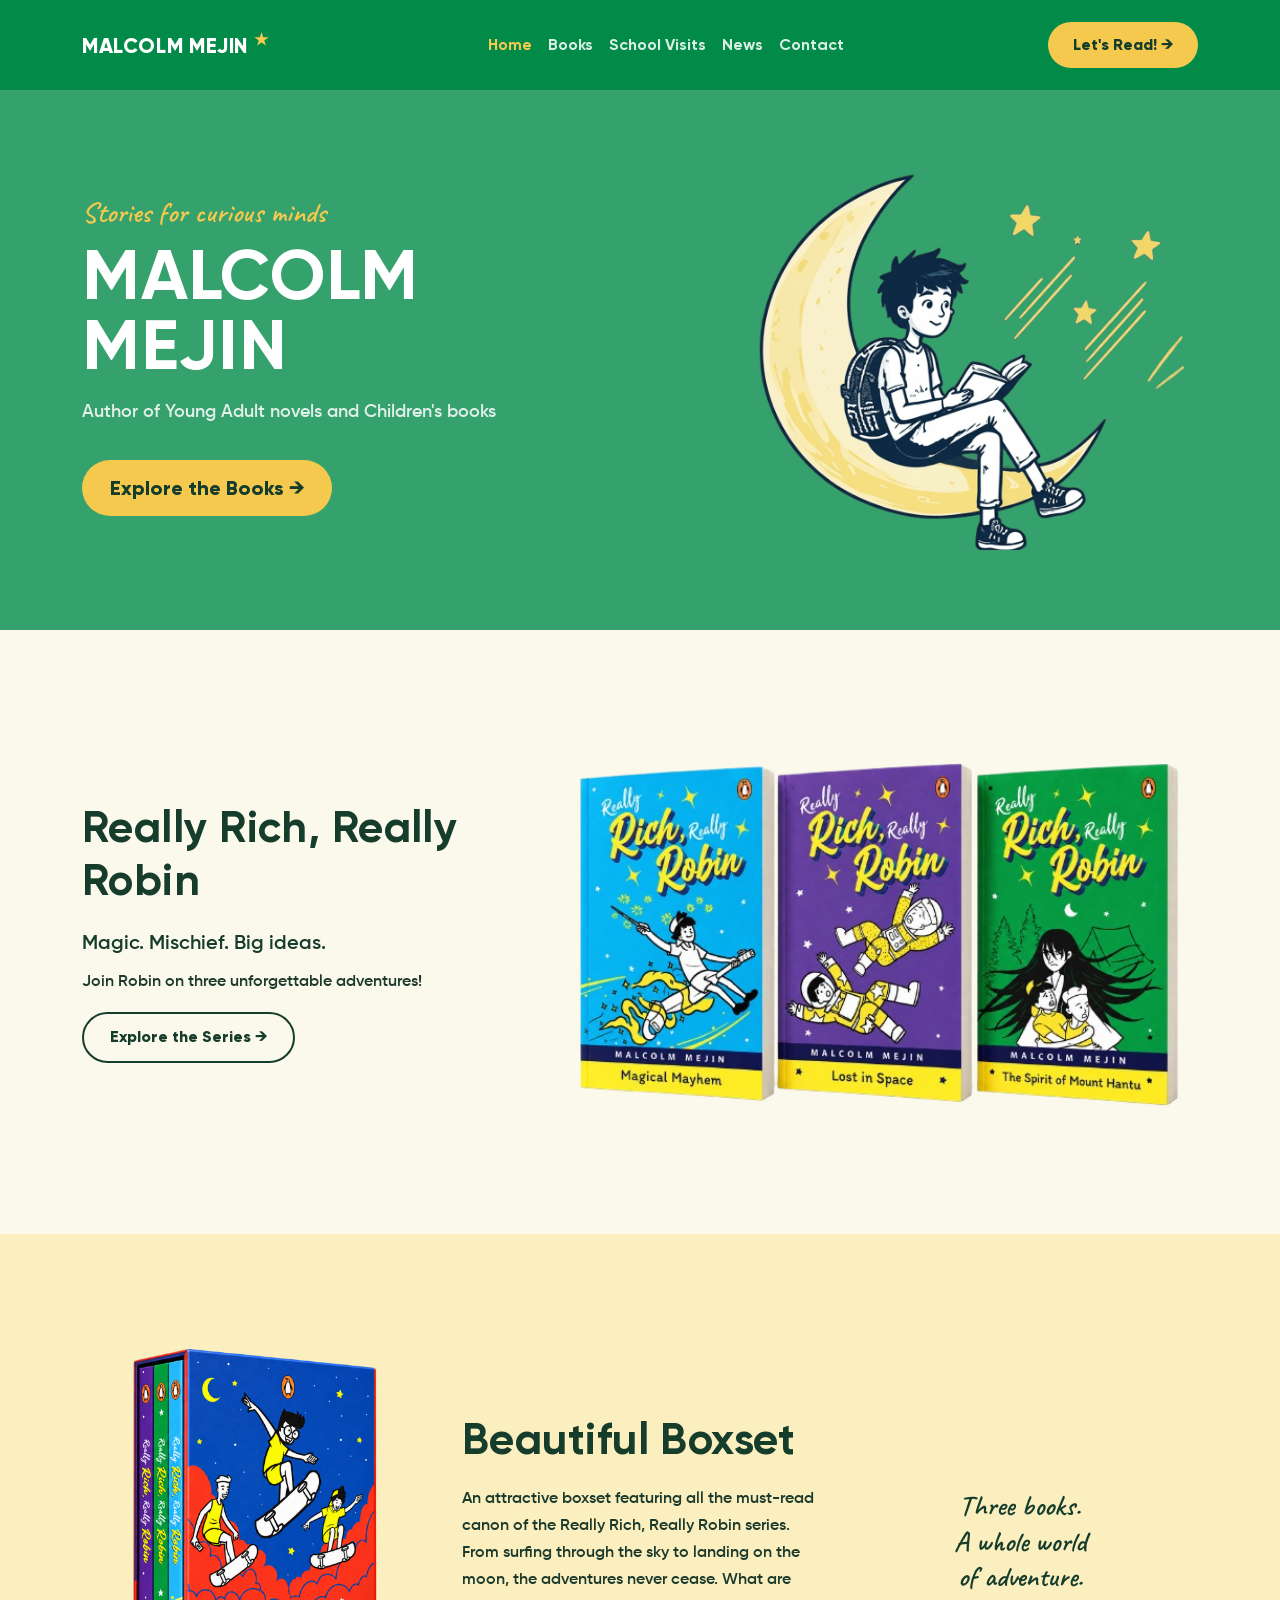
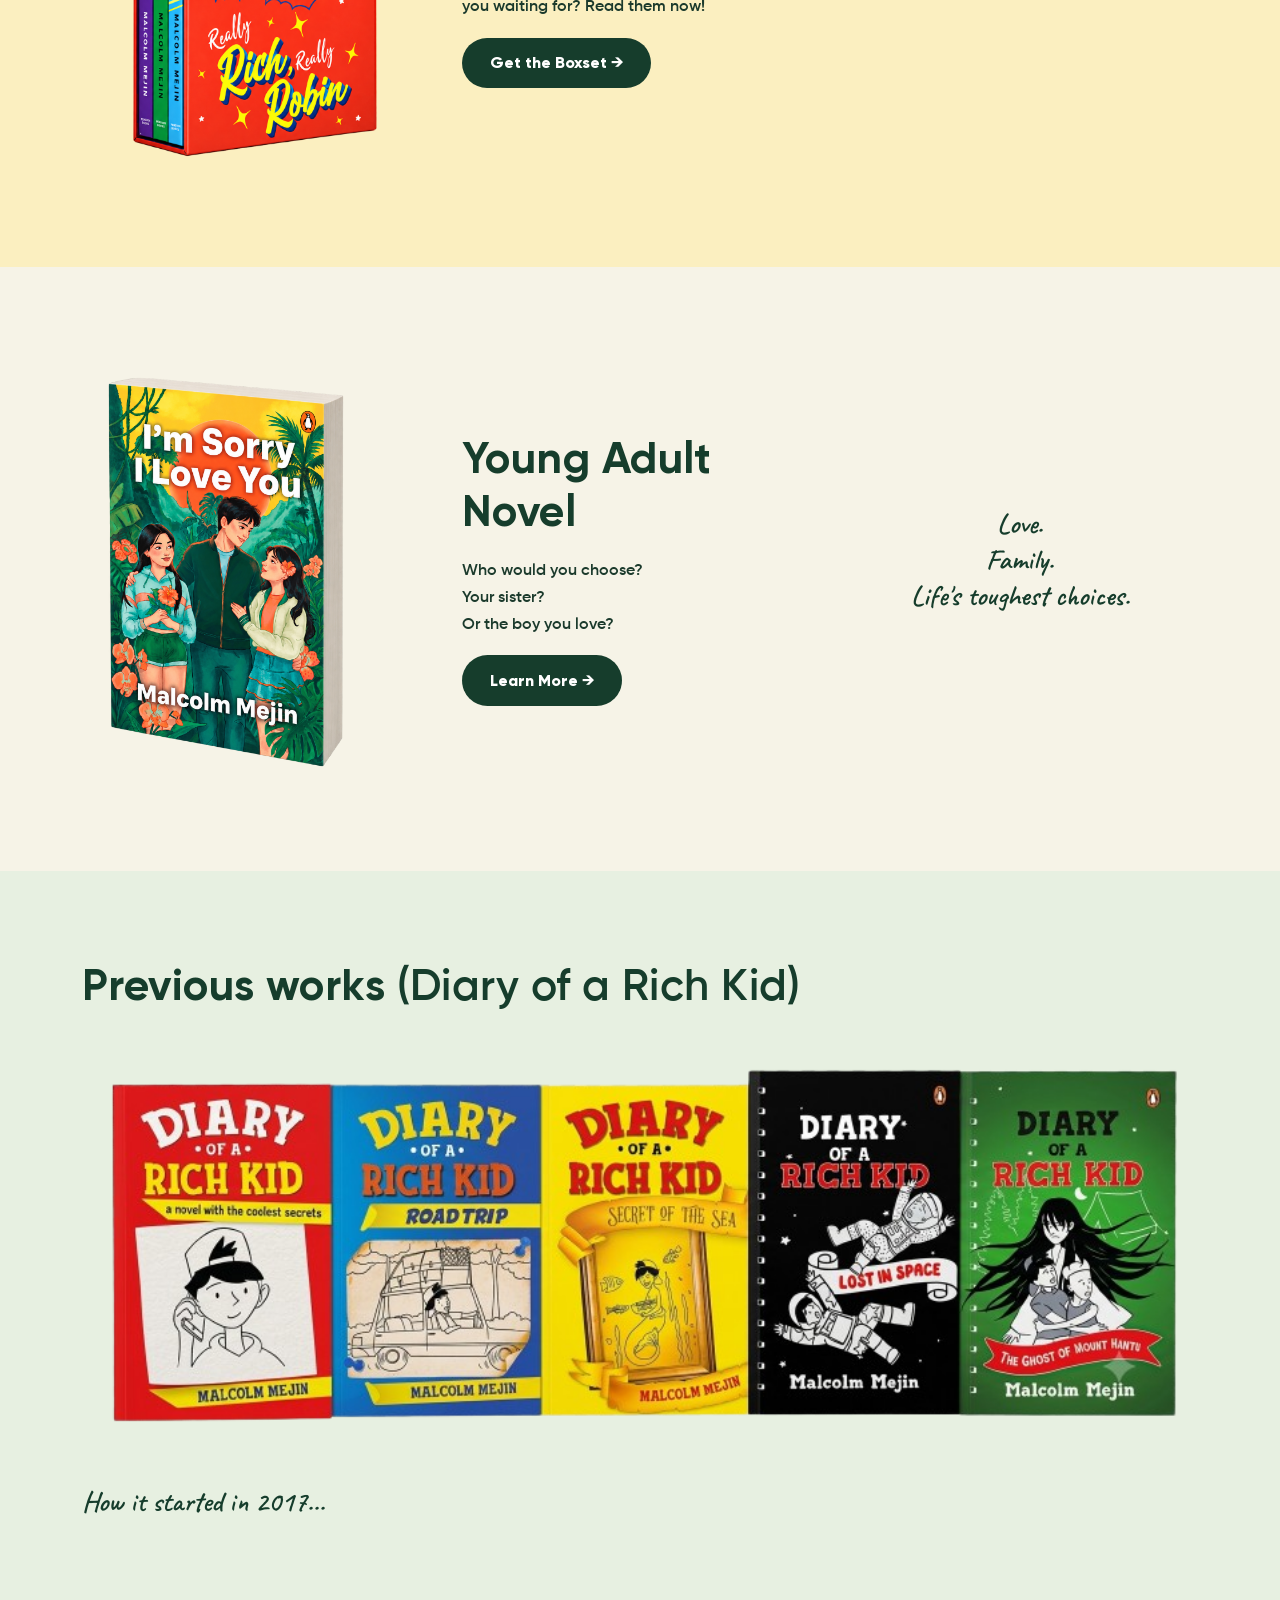
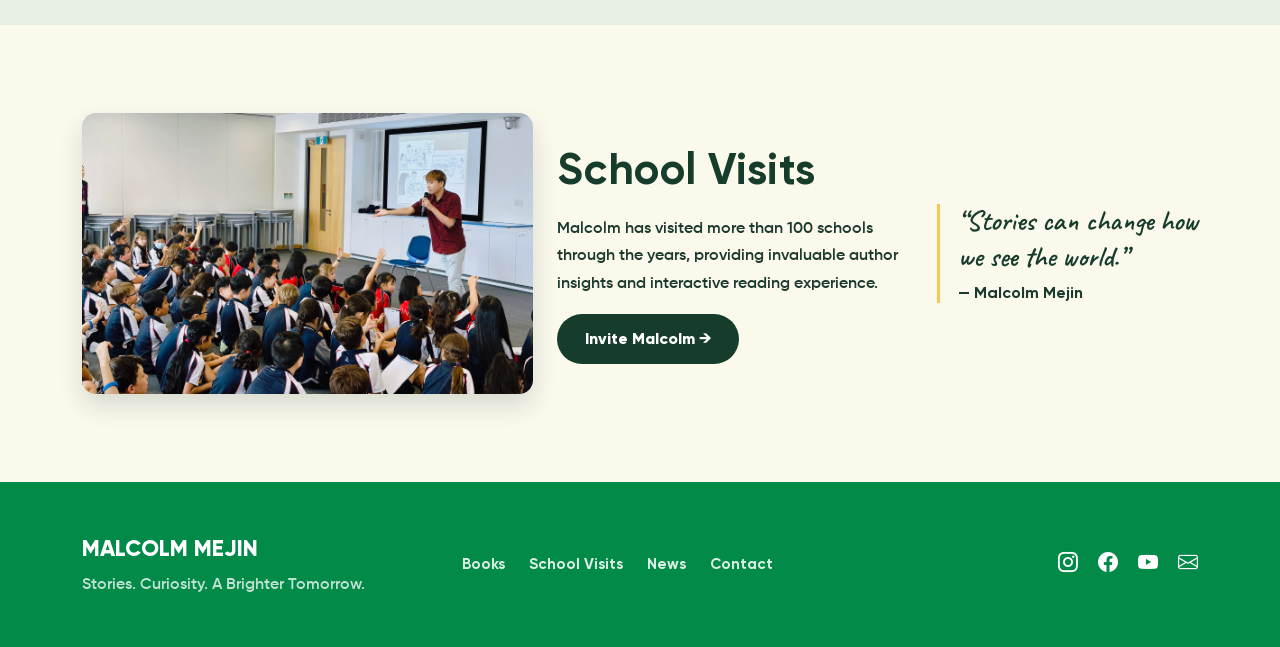
==== index.html @ 548d2a45 "V1" ====
<!DOCTYPE html>
<html lang="en">
<head>
<meta charset="UTF-8">
<meta name="viewport" content="width=device-width, initial-scale=1.0">
<title>Malcolm Mejin — Stories for Curious Minds</title>
<meta name="description" content="Malcolm Mejin, author of Young Adult novels and Children's books, including Really Rich Really Robin and I'm Sorry I Love You.">

<!-- =====================================================
     FONTS
     Gilroy (headings + body) is self-hosted from the /fonts folder via
     @font-face rules at the top of style.css. Caveat (the handwritten
     accent text) still comes from Google Fonts below. To swap fonts again,
     update the "FONT DEFINITIONS" block at the top of style.css.
     ===================================================== -->
<link rel="preconnect" href="https://fonts.googleapis.com">
<link rel="preconnect" href="https://fonts.gstatic.com" crossorigin>
<link href="https://fonts.googleapis.com/css2?family=Caveat:wght@500;600;700&display=swap" rel="stylesheet">

<!-- Bootstrap 5 CSS -->
<link href="https://cdn.jsdelivr.net/npm/bootstrap@5.3.3/dist/css/bootstrap.min.css" rel="stylesheet">
<!-- Bootstrap Icons (used for the footer social links) -->
<link rel="stylesheet" href="https://cdn.jsdelivr.net/npm/bootstrap-icons@1.11.3/font/bootstrap-icons.min.css">

<!-- Custom styles -->
<link rel="stylesheet" href="style.css">
</head>
<body>

<a class="skip-link" href="#main-content">Skip to content</a>

<!-- ============================================================ -->
<!-- HEADER                                                        -->
<!-- ============================================================ -->
<header class="site-header" id="site-header">
  <nav class="navbar navbar-expand-lg">
    <div class="container">
      <a class="navbar-brand" href="#top">
        MALCOLM MEJIN <span class="brand-star" aria-hidden="true">★</span>
      </a>
      <button class="navbar-toggler" type="button" data-bs-toggle="collapse" data-bs-target="#mainNav"
              aria-controls="mainNav" aria-expanded="false" aria-label="Toggle navigation">
        <span class="navbar-toggler-icon"></span>
      </button>
      <div class="collapse navbar-collapse" id="mainNav">
        <ul class="navbar-nav mx-lg-auto">
          <li class="nav-item"><a class="nav-link active" href="#top">Home</a></li>
          <li class="nav-item"><a class="nav-link" href="#books">Books</a></li>
          <li class="nav-item"><a class="nav-link" href="#school-visits">School Visits</a></li>
          <li class="nav-item"><a class="nav-link" href="#news">News</a></li>
          <li class="nav-item"><a class="nav-link" href="#contact">Contact</a></li>
        </ul>
        <a href="#books" class="btn btn-cta btn-header-cta">Let's Read! <span aria-hidden="true">→</span></a>
      </div>
    </div>
  </nav>
</header>

<main id="main-content">

  <!-- ============================================================ -->
  <!-- SECTION 1 — HERO                                              -->
  <!-- ============================================================ -->
  <section class="hero" id="top">
    <div class="container">
      <div class="row align-items-center gy-5">
        <div class="col-lg-6 hero-text">
          <p class="script-text hero-eyebrow">Stories for curious minds</p>
          <h1>MALCOLM MEJIN</h1>
          <p class="hero-sub">Author of Young Adult novels and Children's books</p>
          <a href="#books" class="btn btn-cta btn-lg">Explore the Books <span aria-hidden="true">→</span></a>
        </div>
        <div class="col-lg-6">
          <div class="hero-illustration-wrap">
            <!-- Replace with your illustration of the boy reading on the moon -->
            <img src="images/robin_moon.png"
                 alt="Illustration of a boy sitting on a crescent moon reading a book, surrounded by stars"
                 class="img-fluid hero-illustration">
          </div>
        </div>
      </div>
    </div>
  </section>

  <!-- ============================================================ -->
  <!-- SECTION 2 — REALLY RICH, REALLY ROBIN                         -->
  <!-- ============================================================ -->
  <section class="section-block section-robin" id="books">
    <div class="container">
      <div class="row align-items-center gy-5">
        <div class="col-lg-5">
          <h2>Really Rich, Really Robin</h2>
          <p class="lead-text">Magic. Mischief. Big ideas.</p>
          <p>Join Robin on three unforgettable adventures!</p>
          <a href="#" class="btn btn-outline-cta">Explore the Series <span aria-hidden="true">→</span></a>
          <!-- <p class="script-text mt-4">Same Robin.<br>Bigger Adventures.</p> -->
        </div>
        <div class="col-lg-7">
          <!-- Replace with a single wide image showing all 3 Really Rich, Really Robin covers together -->
          <img src="images/RRRR.png"
               alt="Really Rich, Really Robin book covers: Magical Mayhem, Lost in Space, and The Spirit of Mount Ratu"
               class="img-fluid book-cover-wide">
        </div>
      </div>
    </div>
  </section>

  <!-- ============================================================ -->
  <!-- SECTION 3 — BEAUTIFUL BOXSET                                  -->
  <!-- ============================================================ -->
  <section class="section-block section-boxset">
    <div class="container">
      <div class="row align-items-center gy-5">
        <div class="col-lg-4">
          <img src="images/Boxset_mockup.png"
               alt="Really Rich, Really Robin boxset featuring all three books" class="img-fluid boxset-image">
        </div>
        <div class="col-lg-4">
          <h2>Beautiful Boxset</h2>
          <p>An attractive boxset featuring all the must-read canon of the Really Rich, Really Robin series. From surfing through the sky to landing on the moon, the adventures never cease. What are you waiting for? Read them now!</p>
          <a href="#" class="btn btn-cta-dark">Get the Boxset <span aria-hidden="true">→</span></a>
        </div>
        <div class="col-lg-4 text-center">
          <p class="script-text">Three books.<br>A whole world<br>of adventure.</p>
        </div>
      </div>
    </div>
  </section>

  <!-- ============================================================ -->
  <!-- SECTION 4 — I'M SORRY I LOVE YOU                              -->
  <!-- ============================================================ -->
  <section class="section-block section-yanovel" id="about">
    <div class="container">
      <div class="row align-items-center gy-5">
        <div class="col-lg-4">
          <img src="images/YA_novel_mockup.png"
               alt="I'm Sorry I Love You book cover" class="img-fluid book-cover-large">
        </div>
        <div class="col-lg-4">
          <!-- <p class="eyebrow-label">Young Adult Novel</p>
          <h2>I'm Sorry I Love You</h2> -->
          <h2>Young Adult Novel</h2>
          <p>Who would you choose?<br>Your sister?<br>Or the boy you love?</p>
          <a href="#" class="btn btn-cta-dark">Learn More <span aria-hidden="true">→</span></a>
        </div>
        <div class="col-lg-4 text-center">
          <p class="script-text">Love.<br>Family.<br>Life's toughest choices.</p>
        </div>
      </div>
    </div>
  </section>

  <!-- ============================================================ -->
  <!-- SECTION 5 — PREVIOUS WORKS (DIARY OF A RICH KID)              -->
  <!-- ============================================================ -->
  <section class="section-block section-previous" id="news">
    <div class="container">
      <h2>Previous works <span class="fw-normal">(Diary of a Rich Kid)</span></h2>
      <!-- Replace with a single wide image showing all 5 Diary of a Rich Kid covers together -->
      <img src="images/previous_series.png"
           alt="Diary of a Rich Kid book covers, books 1 through 5" class="img-fluid book-cover-wide">
      <p class="script-text">How it started in 2017...</p>
    </div>
  </section>

  <!-- ============================================================ -->
  <!-- SECTION 6 — SCHOOL VISITS                                     -->
  <!-- ============================================================ -->
  <section class="section-block section-schoolvisits" id="school-visits">
    <div class="container">
      <div class="row align-items-center gy-5">
        <div class="col-lg-5">
          <img src="images/school_visits.jpg"
               alt="Malcolm Mejin speaking to a classroom of students" class="img-fluid school-visit-image">
        </div>
        <div class="col-lg-4">
          <h2>School Visits</h2>
          <p>Malcolm has visited more than 100 schools through the years, providing invaluable author insights and interactive reading experience.</p>
          <a href="#contact" class="btn btn-cta-dark">Invite Malcolm <span aria-hidden="true">→</span></a>
        </div>
        <div class="col-lg-3">
          <blockquote class="script-text quote-block">
            &ldquo;Stories can change how we see the world.&rdquo;
            <footer>— Malcolm Mejin</footer>
          </blockquote>
        </div>
      </div>
    </div>
  </section>

</main>

<!-- ============================================================ -->
<!-- FOOTER                                                        -->
<!-- ============================================================ -->
<footer class="site-footer" id="contact">
  <div class="container">
    <div class="row gy-4 align-items-center">
      <div class="col-md-4">
        <p class="footer-brand">MALCOLM MEJIN</p>
        <p class="footer-tagline">Stories. Curiosity. A Brighter Tomorrow.</p>
      </div>
      <div class="col-md-4">
        <ul class="footer-links list-unstyled d-flex flex-wrap gap-3 gap-md-4 mb-0">
          <li><a href="#books">Books</a></li>
          <li><a href="#school-visits">School Visits</a></li>
          <li><a href="#news">News</a></li>
          <li><a href="#contact">Contact</a></li>
        </ul>
      </div>
      <div class="col-md-4 text-md-end">
        <div class="social-icons">
          <a href="#" aria-label="Instagram"><i class="bi bi-instagram"></i></a>
          <a href="#" aria-label="Facebook"><i class="bi bi-facebook"></i></a>
          <a href="#" aria-label="YouTube"><i class="bi bi-youtube"></i></a>
          <a href="mailto:hello@example.com" aria-label="Email"><i class="bi bi-envelope"></i></a>
        </div>
      </div>
    </div>
  </div>
</footer>

<!-- Bootstrap JS bundle (includes Popper, needed for the mobile nav toggle) -->
<script src="https://cdn.jsdelivr.net/npm/bootstrap@5.3.3/dist/js/bootstrap.bundle.min.js"></script>
<script src="script.js"></script>
</body>
</html>
---- style.css ----
/* ==========================================================================
   MALCOLM MEJIN — LANDING PAGE STYLES
   ==========================================================================
   Table of contents:
   1. Font definitions   (swap fonts here)
   2. Color & spacing tokens
   3. Base / resets
   4. Buttons
   5. Header / nav
   6. Hero
   7. Shared section styles
   8. Section 2 — Really Rich, Really Robin
   9. Section 3 — Beautiful Boxset
   10. Section 4 — I'm Sorry I Love You
   11. Section 5 — Previous Works
   12. Section 6 — School Visits
   13. Footer
   14. Responsive tweaks
   ========================================================================== */


/* --------------------------------------------------------------------------
   1. FONT DEFINITIONS
   Gilroy is loaded locally from the /fonts folder via @font-face below (no
   400/Regular weight was supplied, so body text is set at 600 by default —
   see the "body" rule below). The handwritten "script-text" accent still
   uses Caveat from Google Fonts, since Gilroy has no cursive/handwritten
   style. To swap fonts again: add new @font-face rules (or a Google Fonts
   <link> in index.html) and update the three variables below to match.
   -------------------------------------------------------------------------- */
@font-face {
  font-family: 'Gilroy';
  src: url('fonts/Gilroy-SemiBold.ttf') format('truetype');
  font-weight: 600;
  font-style: normal;
  font-display: swap;
}
@font-face {
  font-family: 'Gilroy';
  src: url('fonts/Gilroy-SemiBoldItalic.ttf') format('truetype');
  font-weight: 600;
  font-style: italic;
  font-display: swap;
}
@font-face {
  font-family: 'Gilroy';
  src: url('fonts/Gilroy-Bold.ttf') format('truetype');
  font-weight: 700;
  font-style: normal;
  font-display: swap;
}
@font-face {
  font-family: 'Gilroy';
  src: url('fonts/Gilroy-ExtraBold.ttf') format('truetype');
  font-weight: 800;
  font-style: normal;
  font-display: swap;
}
@font-face {
  font-family: 'Gilroy';
  src: url('fonts/Gilroy-Black.ttf') format('truetype');
  font-weight: 900;
  font-style: normal;
  font-display: swap;
}
@font-face {
  font-family: 'Gilroy';
  src: url('fonts/Gilroy-HeavyItalic.ttf') format('truetype');
  font-weight: 900;
  font-style: italic;
  font-display: swap;
}

:root {
  --font-heading: 'Gilroy', 'Segoe UI', sans-serif;  /* big headings + logo */
  --font-body:    'Gilroy', 'Segoe UI', sans-serif;  /* paragraphs, nav, buttons */
  --font-accent:  'Caveat', cursive;                 /* handwritten-style accents */
}


/* --------------------------------------------------------------------------
   2. COLOR & SPACING TOKENS
   -------------------------------------------------------------------------- */
:root {
  --color-header-footer-bg: #028A48; /* header + footer background */
  --color-hero-bg: #35A16D;          /* hero (first section) background */

  --color-green-900: #163D2C;   /* headings, buttons, quote text on light sections */
  --color-green-700: #2F6B3A;   /* mid green accents */
  --color-green-100: #E7F0E1;   /* previous-works section background */

  --color-yellow-500: #F5C94E;  /* primary CTA fill */
  --color-yellow-600: #E8B93A;  /* CTA hover */
  --color-yellow-100: #FBEFC0;  /* boxset section background */

  --color-cream-50:  #FBF8EC;   /* light section backgrounds */
  --color-cream-100: #F6F3E7;

  --color-text-dark: #1B3A2C;   /* body copy on light backgrounds */
  --color-white: #FFFFFF;

  --radius-pill: 999px;
  --radius-md: 14px;
  --section-space-y: 5.5rem;
}


/* --------------------------------------------------------------------------
   3. BASE / RESETS
   -------------------------------------------------------------------------- */
html {
  scroll-behavior: smooth;
}

body {
  font-family: var(--font-body);
  font-weight: 600; /* no 400/Regular Gilroy weight was supplied — SemiBold is the lightest available */
  color: var(--color-text-dark);
  background-color: var(--color-white);
  overflow-x: hidden;
}

h1, h2, h3, h4 {
  font-family: var(--font-heading);
  font-weight: 700;
  letter-spacing: 0.01em;
}

h2 {
  font-size: clamp(1.9rem, 1.5rem + 1.6vw, 2.75rem);
  color: var(--color-green-900);
  margin-bottom: 1.25rem;
}

p {
  line-height: 1.7;
}

.script-text {
  font-family: var(--font-accent);
  font-size: clamp(1.35rem, 1.15rem + 0.8vw, 1.9rem);
  line-height: 1.25;
  color: var(--color-green-900);
  font-weight: 600;
}

.lead-text {
  font-family: var(--font-heading);
  font-weight: 600;
  font-size: 1.25rem;
  color: var(--color-green-900);
  margin-bottom: 0.5rem;
}

.eyebrow-label {
  font-family: var(--font-body);
  font-weight: 800;
  font-size: 0.85rem;
  letter-spacing: 0.12em;
  color: var(--color-green-700);
  margin-bottom: 0.5rem;
}

.center-text {
  text-align: center;
}

.skip-link {
  position: absolute;
  left: -999px;
  top: 0;
  background: var(--color-yellow-500);
  color: var(--color-green-900);
  padding: 0.6rem 1rem;
  z-index: 2000;
  border-radius: 0 0 8px 0;
}
.skip-link:focus {
  left: 0;
}

a:focus-visible,
button:focus-visible {
  outline: 3px solid var(--color-yellow-500);
  outline-offset: 2px;
}

@media (prefers-reduced-motion: reduce) {
  html { scroll-behavior: auto; }
  * { animation-duration: 0.001ms !important; transition-duration: 0.001ms !important; }
}


/* --------------------------------------------------------------------------
   4. BUTTONS
   -------------------------------------------------------------------------- */
.btn-cta,
.btn-outline-cta,
.btn-cta-dark {
  font-family: var(--font-body);
  font-weight: 800;
  padding: 0.7rem 1.6rem;
  border-radius: var(--radius-pill);
  border: 2px solid transparent;
  transition: transform 0.15s ease, background-color 0.15s ease, color 0.15s ease;
  display: inline-block;
}
.btn-cta:hover,
.btn-outline-cta:hover,
.btn-cta-dark:hover {
  transform: translateY(-2px);
}

.btn-cta {
  background-color: var(--color-yellow-500);
  color: var(--color-green-900);
}
.btn-cta:hover {
  background-color: var(--color-yellow-600);
  color: var(--color-green-900);
}

.btn-outline-cta {
  background-color: transparent;
  color: var(--color-green-900);
  border-color: var(--color-green-900);
}
.btn-outline-cta:hover {
  background-color: var(--color-green-900);
  color: var(--color-white);
}

.btn-cta-dark {
  background-color: var(--color-green-900);
  color: var(--color-white);
}
.btn-cta-dark:hover {
  background-color: var(--color-green-700);
  color: var(--color-white);
}

.btn-header-cta {
  padding: 0.55rem 1.4rem;
}


/* --------------------------------------------------------------------------
   5. HEADER / NAV
   -------------------------------------------------------------------------- */
.site-header {
  background-color: var(--color-header-footer-bg);
  padding: 0.9rem 0;
  position: sticky;
  top: 0;
  z-index: 1000;
  transition: box-shadow 0.2s ease;
}
.site-header.scrolled {
  box-shadow: 0 6px 18px rgba(0, 0, 0, 0.25);
}

.navbar-brand {
  font-family: var(--font-heading);
  font-weight: 800;
  font-size: 1.3rem;
  color: var(--color-white) !important;
  letter-spacing: 0.03em;
}
.brand-star {
  color: var(--color-yellow-500);
  font-size: 1rem;
  vertical-align: super;
}

.navbar-nav .nav-link {
  font-family: var(--font-body);
  font-weight: 700;
  color: rgba(255, 255, 255, 0.85) !important;
  padding: 0.5rem 1rem;
}
.navbar-nav .nav-link:hover,
.navbar-nav .nav-link.active {
  color: var(--color-yellow-500) !important;
}

.navbar-toggler {
  border-color: rgba(255, 255, 255, 0.4);
}
.navbar-toggler-icon {
  filter: invert(1);
}

@media (max-width: 991.98px) {
  .navbar-collapse {
    background-color: var(--color-header-footer-bg);
    padding: 1rem 0.5rem 1.5rem;
    border-radius: var(--radius-md);
    margin-top: 0.75rem;
  }
  .btn-header-cta {
    margin-top: 0.75rem;
    display: inline-block;
    width: 100%;
    text-align: center;
  }
}


/* --------------------------------------------------------------------------
   6. HERO
   -------------------------------------------------------------------------- */
.hero {
  background-color: var(--color-hero-bg);
  color: var(--color-white);
  padding: 4.5rem 0 5rem;
  position: relative;
  overflow: hidden;
}

.hero-eyebrow {
  color: var(--color-yellow-500);
  margin-bottom: 0.5rem;
}

.hero-text h1 {
  color: var(--color-white);
  font-size: clamp(2.75rem, 2rem + 3vw, 4.5rem);
  line-height: 1;
  margin-bottom: 1rem;
}

.hero-sub {
  font-size: 1.15rem;
  color: rgba(255, 255, 255, 0.85);
  max-width: 44ch;
  margin-bottom: 2rem;
}

.hero-illustration-wrap {
  text-align: center;
}

.hero-illustration {
  border-radius: var(--radius-md);
  max-height: 480px;
  width: auto;
  max-width: 100%;
}


/* --------------------------------------------------------------------------
   7. SHARED SECTION STYLES
   -------------------------------------------------------------------------- */
.section-block {
  padding: var(--section-space-y) 0;
}

.book-cover,
.boxset-image {
  width: 100%;
  height: auto;
}

.book-cover-large {
  width: 80%;
  height: auto;
}

.school-visit-image {
  border-radius: var(--radius-md);
  box-shadow: 0 12px 24px rgba(22, 61, 44, 0.15);
  width: 100%;
  height: auto;
}

.book-cover-wide {
  /* border-radius: var(--radius-md);
  box-shadow: 0 12px 24px rgba(22, 61, 44, 0.15); */
  width: 100%;
  height: auto;
  display: block;
}


/* --------------------------------------------------------------------------
   8. SECTION 2 — REALLY RICH, REALLY ROBIN
   -------------------------------------------------------------------------- */
.section-robin {
  background-color: var(--color-cream-50);
}


/* --------------------------------------------------------------------------
   9. SECTION 3 — BEAUTIFUL BOXSET
   -------------------------------------------------------------------------- */
.section-boxset {
  background-color: var(--color-yellow-100);
}


/* --------------------------------------------------------------------------
   10. SECTION 4 — I'M SORRY I LOVE YOU
   -------------------------------------------------------------------------- */
.section-yanovel {
  background-color: var(--color-cream-100);
}


/* --------------------------------------------------------------------------
   11. SECTION 5 — PREVIOUS WORKS
   -------------------------------------------------------------------------- */
.section-previous {
  background-color: var(--color-green-100);
}
.section-previous .book-cover-wide {
  margin: 2rem 0 2.5rem;
}


/* --------------------------------------------------------------------------
   12. SECTION 6 — SCHOOL VISITS
   -------------------------------------------------------------------------- */
.section-schoolvisits {
  background-color: var(--color-cream-50);
}
.quote-block {
  border-left: 3px solid var(--color-yellow-500);
  padding-left: 1.1rem;
  margin: 0;
}
.quote-block footer {
  font-family: var(--font-body);
  font-size: 1rem;
  font-weight: 700;
  color: var(--color-text-dark);
  margin-top: 0.5rem;
}


/* --------------------------------------------------------------------------
   13. FOOTER
   -------------------------------------------------------------------------- */
.site-footer {
  background-color: var(--color-header-footer-bg);
  color: var(--color-white);
  padding: 3rem 0;
}
.footer-brand {
  font-family: var(--font-heading);
  font-weight: 800;
  font-size: 1.4rem;
  margin-bottom: 0.25rem;
}
.footer-tagline {
  color: rgba(255, 255, 255, 0.75);
  margin-bottom: 0;
}
.footer-links a {
  color: rgba(255, 255, 255, 0.85);
  text-decoration: none;
  font-weight: 700;
  font-size: 0.95rem;
}
.footer-links a:hover {
  color: var(--color-yellow-500);
}
.social-icons a {
  color: var(--color-white);
  font-size: 1.25rem;
  margin-left: 1rem;
  display: inline-block;
}
.social-icons a:first-child {
  margin-left: 0;
}
.social-icons a:hover {
  color: var(--color-yellow-500);
}

@media (max-width: 767.98px) {
  .social-icons {
    margin-top: 0.5rem;
  }
  .social-icons a:first-child {
    margin-left: 0;
  }
}


/* --------------------------------------------------------------------------
   14. RESPONSIVE TWEAKS
   -------------------------------------------------------------------------- */
@media (max-width: 575.98px) {
  :root {
    --section-space-y: 3.5rem;
  }
  .hero {
    padding: 3rem 0 3.5rem;
    text-align: center;
  }
  .hero-sub {
    max-width: none;
    margin-left: auto;
    margin-right: auto;
  }
  .script-text {
    font-size: 1.5rem;
  }
}
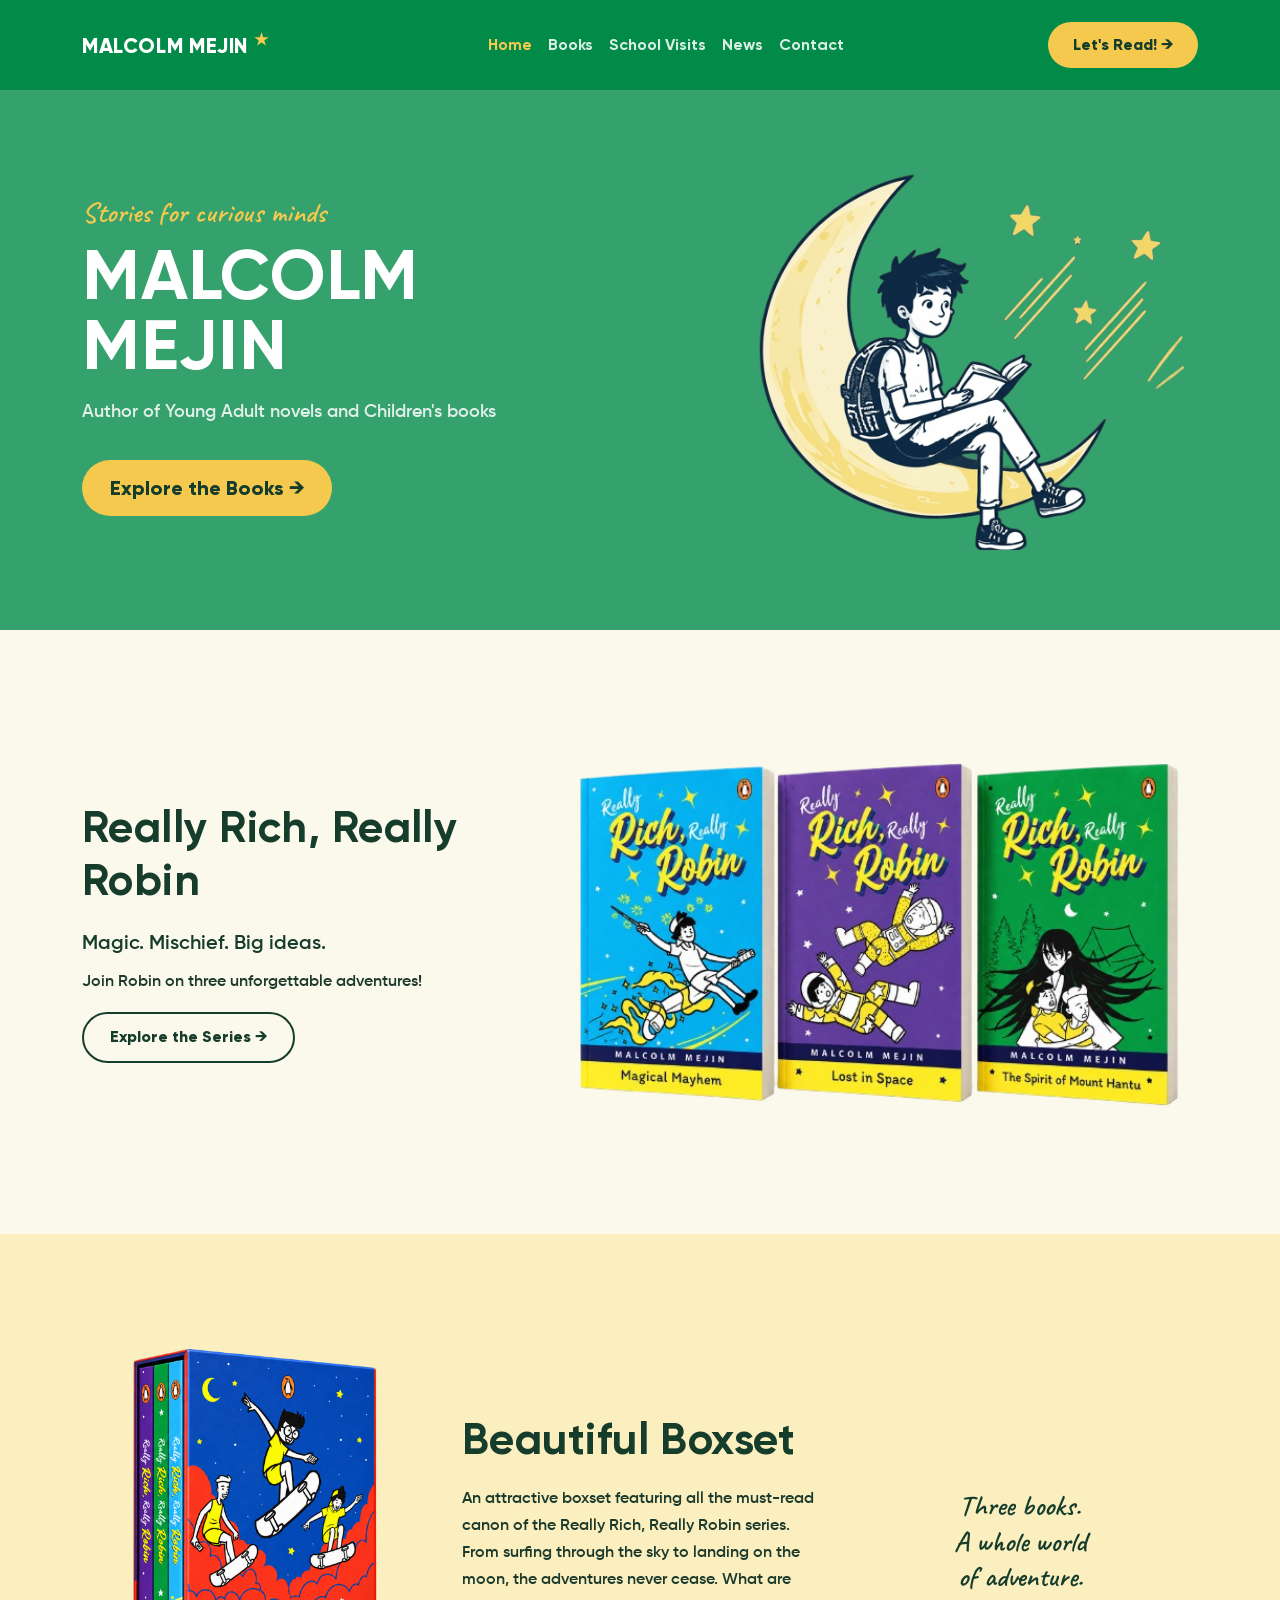
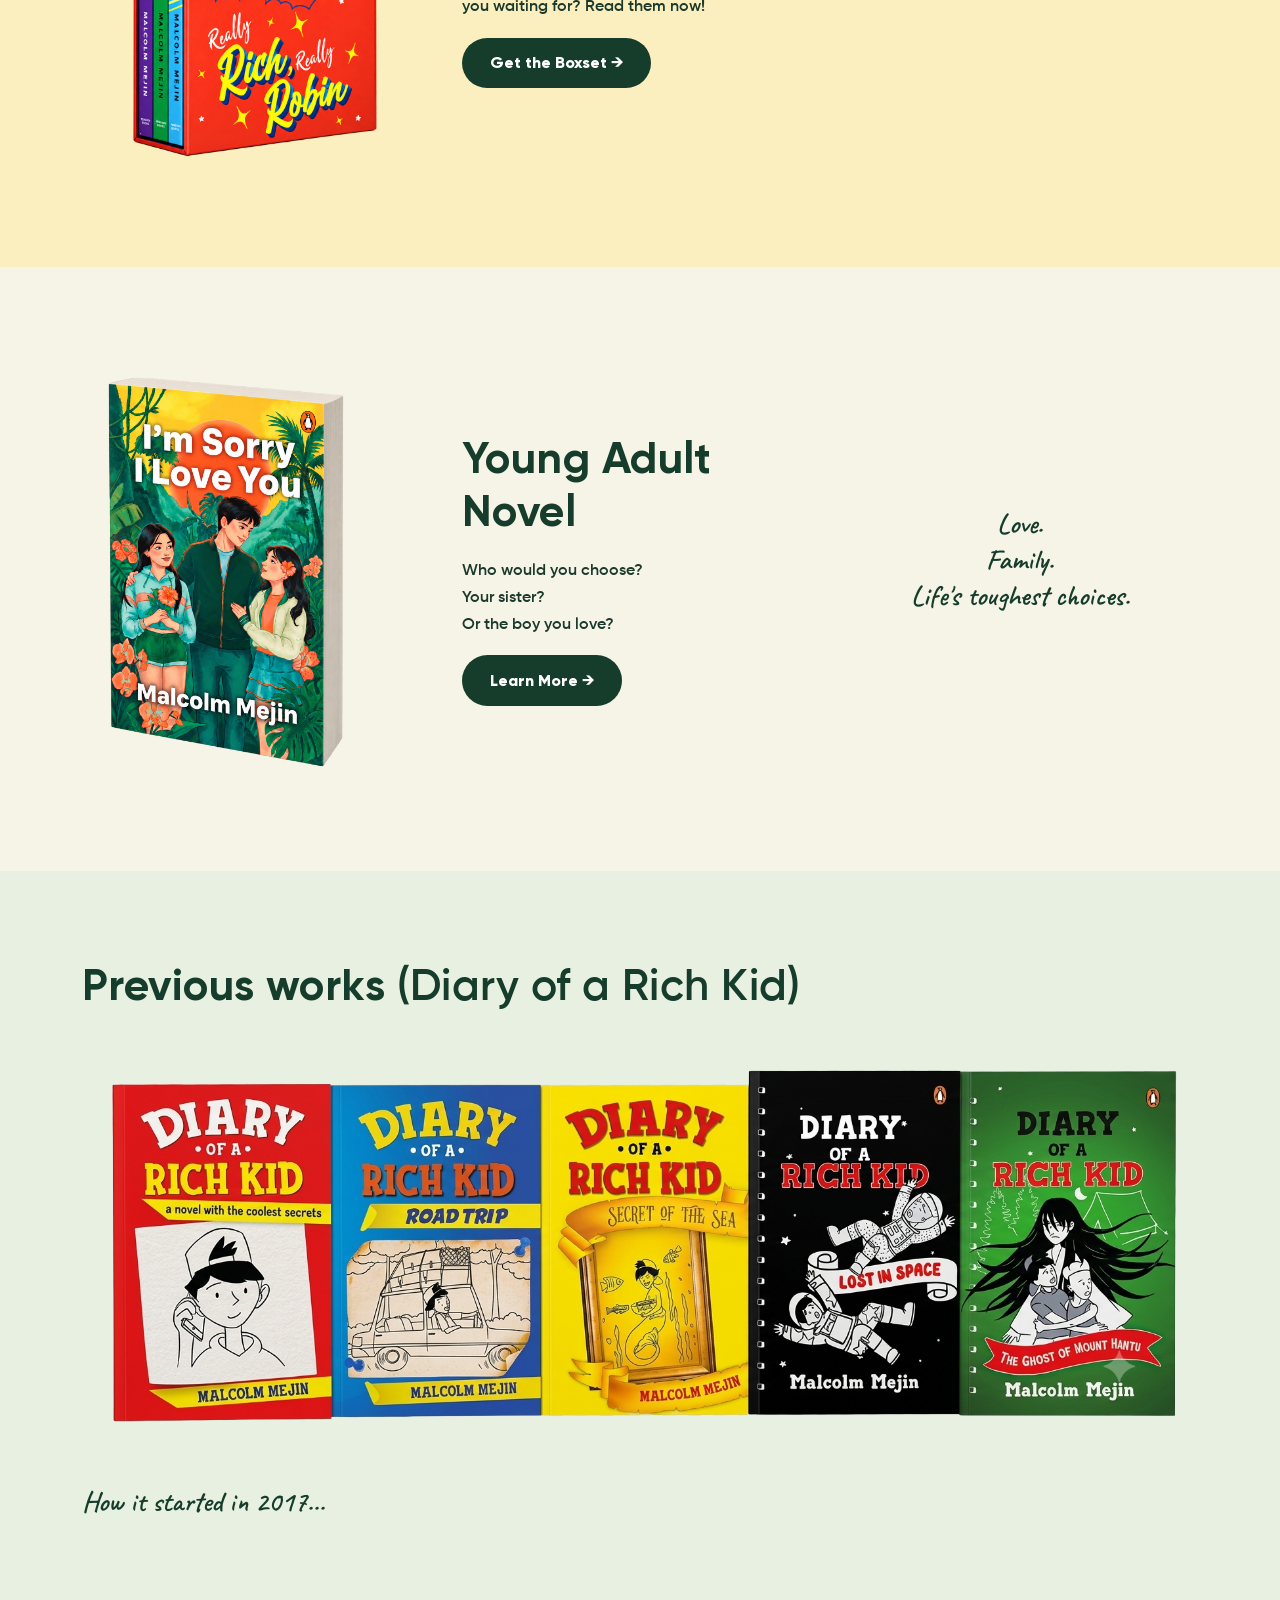
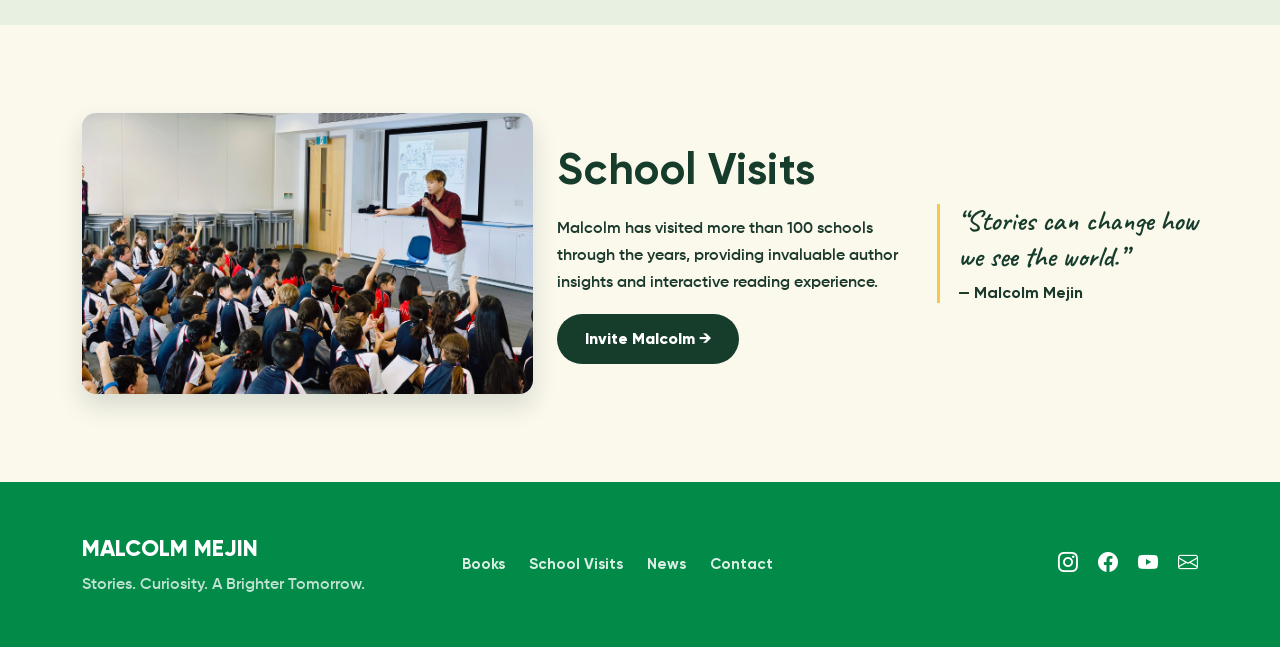
==== commit baa2aaed: "Add Email Contact" ====
--- a/index.html
+++ b/index.html
@@ -177,7 +177,7 @@
         <div class="col-lg-4">
           <h2>School Visits</h2>
           <p>Malcolm has visited more than 100 schools through the years, providing invaluable author insights and interactive reading experience.</p>
-          <a href="#contact" class="btn btn-cta-dark">Invite Malcolm <span aria-hidden="true">→</span></a>
+          <a href="mailto:mal_mejin@yahoo.com" class="btn btn-cta-dark">Invite Malcolm <span aria-hidden="true">→</span></a>
         </div>
         <div class="col-lg-3">
           <blockquote class="script-text quote-block">
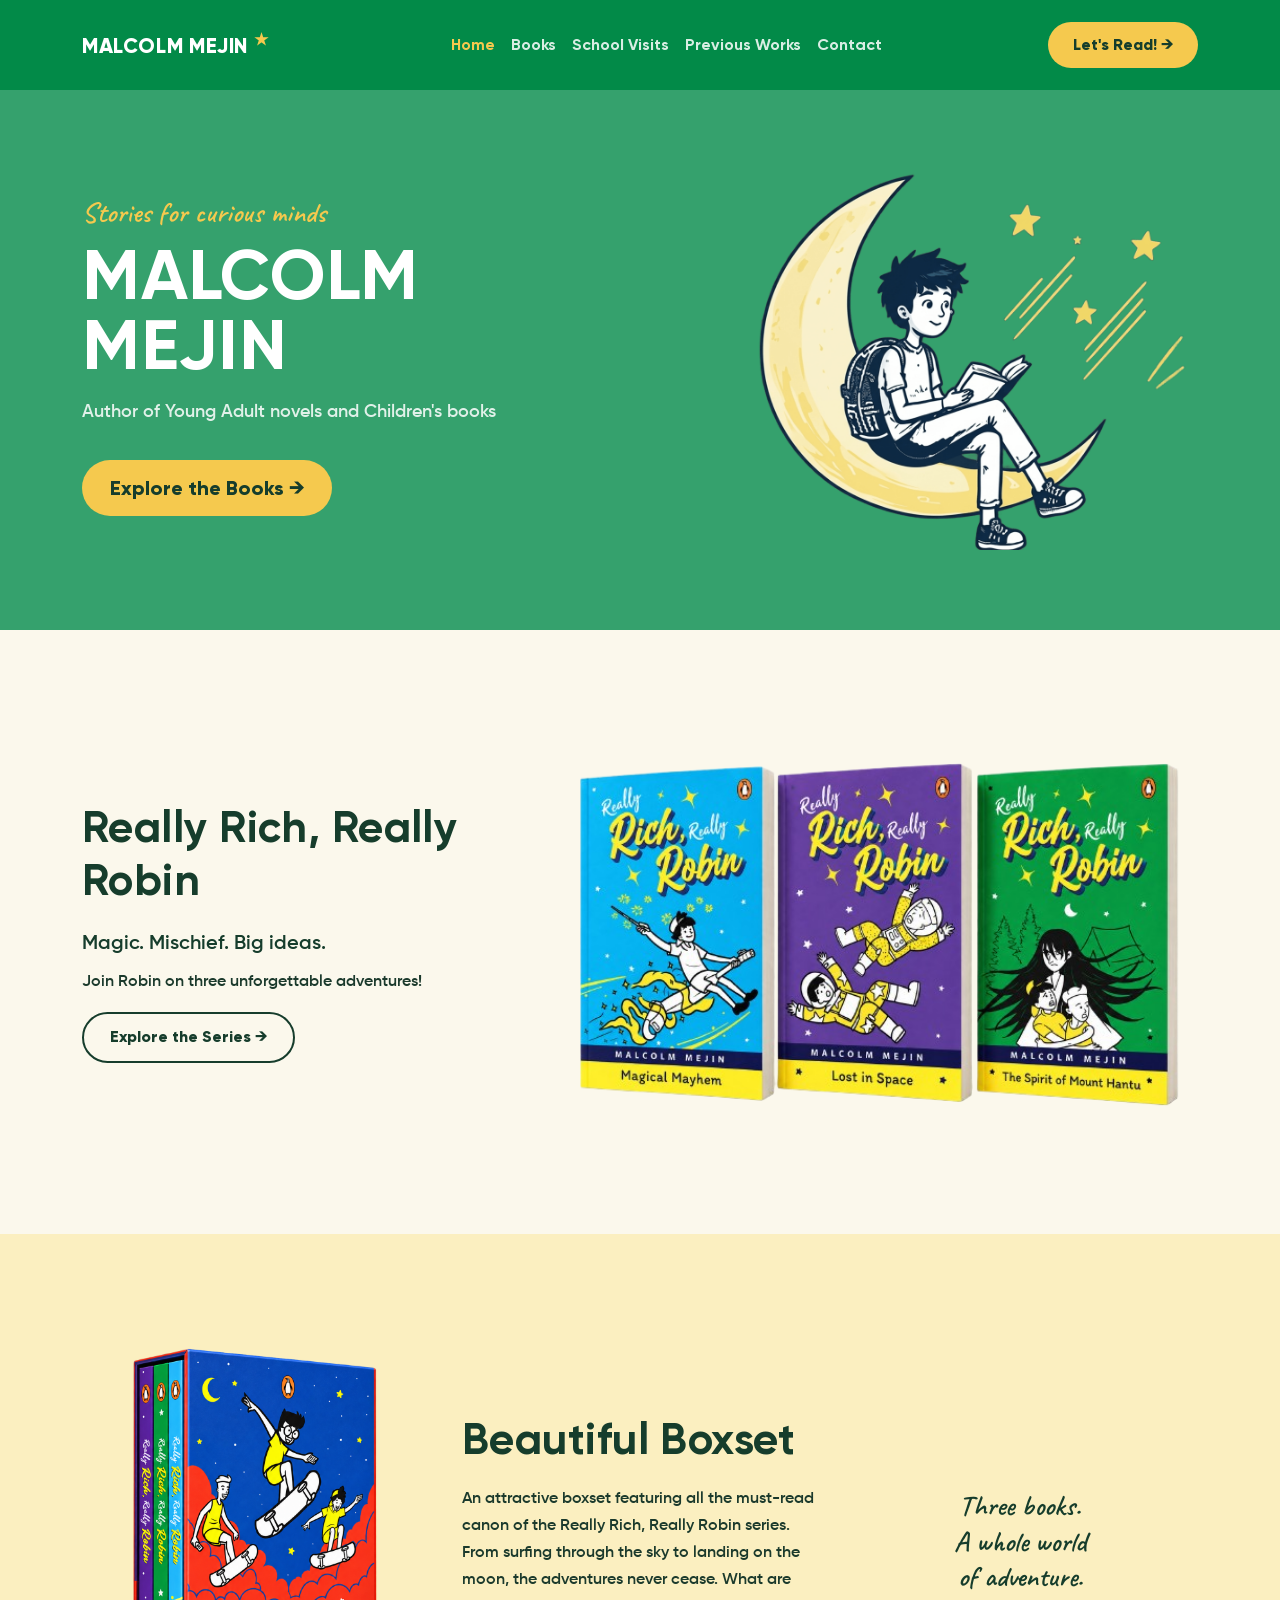
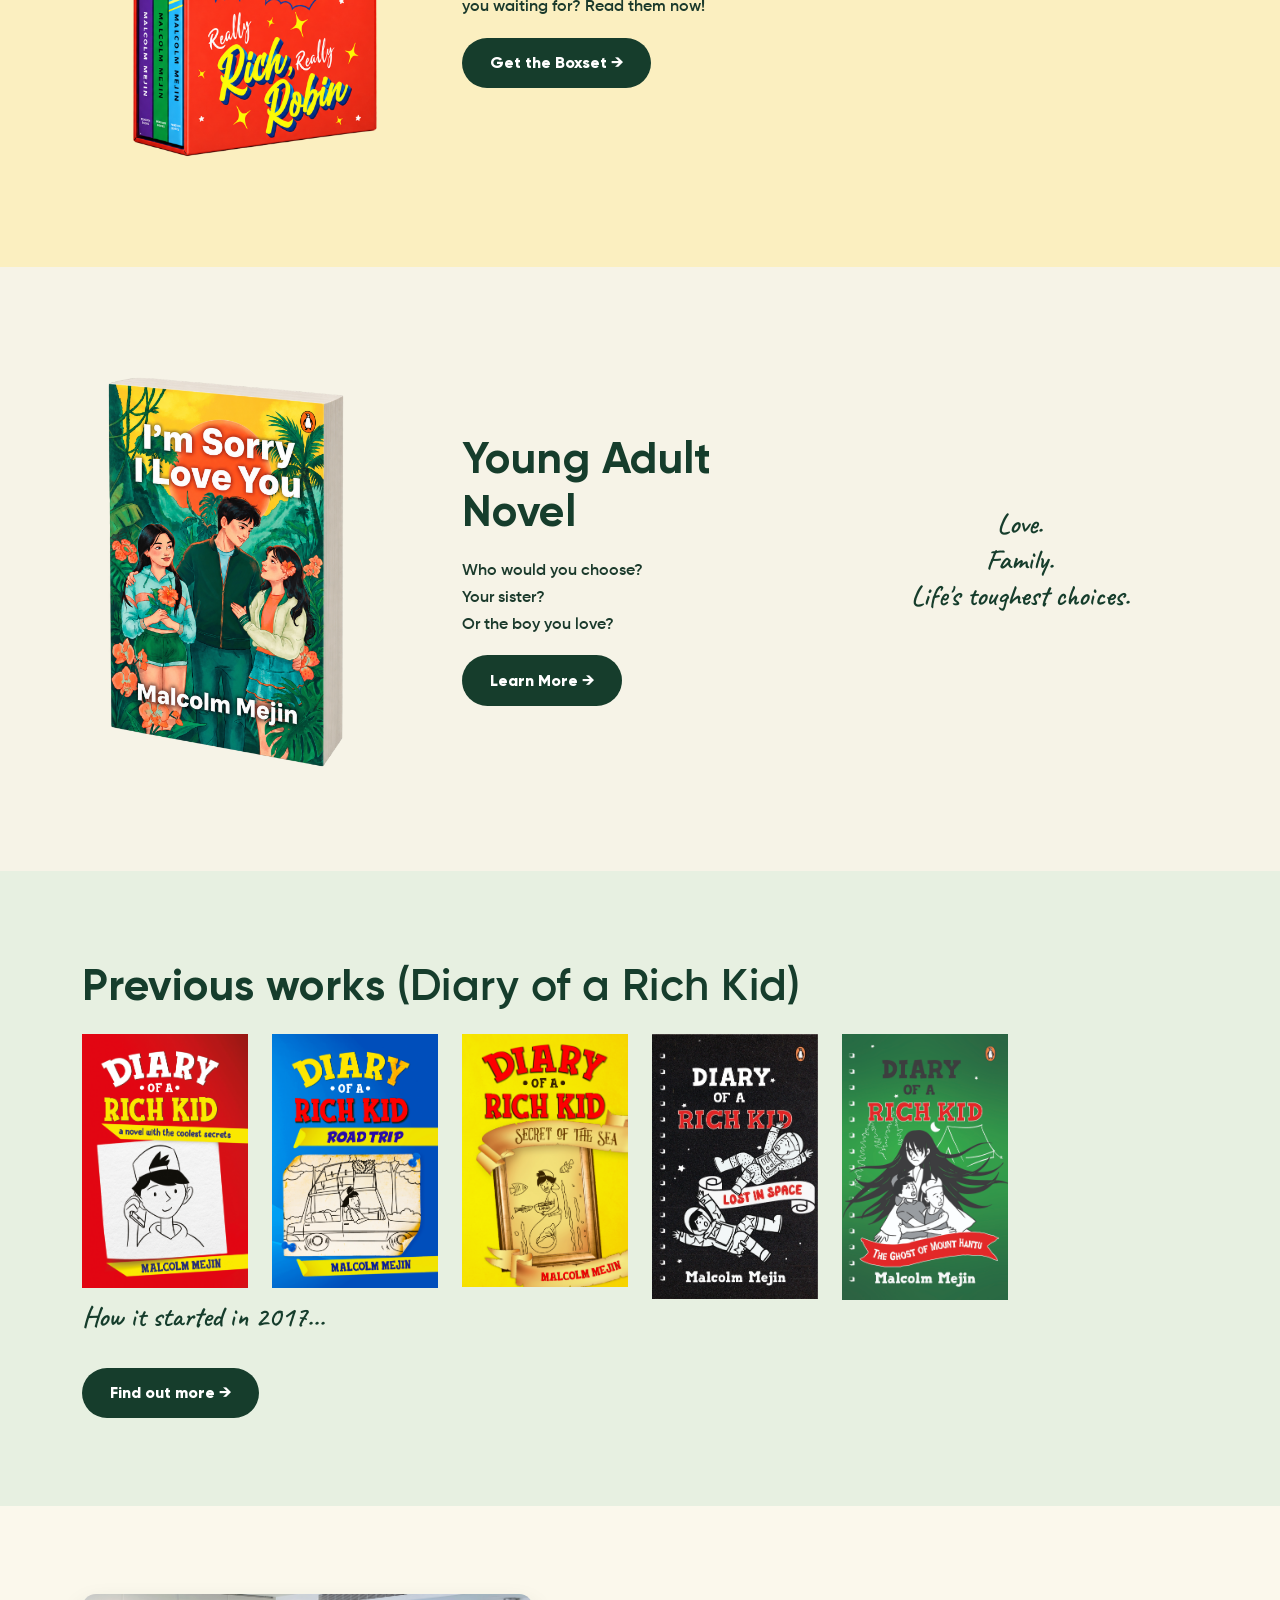
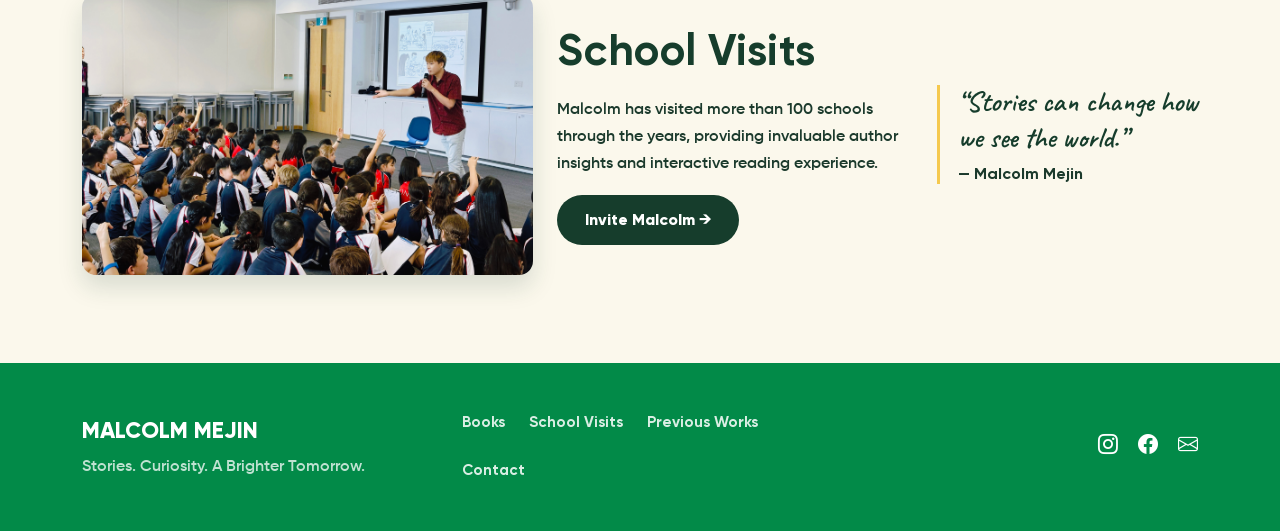
==== commit fecc670c: "Add Sub-pages" ====
--- a/index.html
+++ b/index.html
@@ -5,6 +5,12 @@
 <meta name="viewport" content="width=device-width, initial-scale=1.0">
 <title>Malcolm Mejin — Stories for Curious Minds</title>
 <meta name="description" content="Malcolm Mejin, author of Young Adult novels and Children's books, including Really Rich Really Robin and I'm Sorry I Love You.">
+
+
+<!-- Favicon -->
+<link rel="icon" href="favicon.svg" type="image/svg+xml">
+<link rel="alternate icon" href="favicon.ico">
+<link rel="apple-touch-icon" href="apple-touch-icon.png">
 
 <!-- =====================================================
      FONTS
@@ -47,7 +53,7 @@
           <li class="nav-item"><a class="nav-link active" href="#top">Home</a></li>
           <li class="nav-item"><a class="nav-link" href="#books">Books</a></li>
           <li class="nav-item"><a class="nav-link" href="#school-visits">School Visits</a></li>
-          <li class="nav-item"><a class="nav-link" href="#news">News</a></li>
+          <li class="nav-item"><a class="nav-link" href="#news">Previous Works</a></li>
           <li class="nav-item"><a class="nav-link" href="#contact">Contact</a></li>
         </ul>
         <a href="#books" class="btn btn-cta btn-header-cta">Let's Read! <span aria-hidden="true">→</span></a>
@@ -92,7 +98,7 @@
           <h2>Really Rich, Really Robin</h2>
           <p class="lead-text">Magic. Mischief. Big ideas.</p>
           <p>Join Robin on three unforgettable adventures!</p>
-          <a href="#" class="btn btn-outline-cta">Explore the Series <span aria-hidden="true">→</span></a>
+          <a href="RRRR.html" class="btn btn-outline-cta">Explore the Series <span aria-hidden="true">→</span></a>
           <!-- <p class="script-text mt-4">Same Robin.<br>Bigger Adventures.</p> -->
         </div>
         <div class="col-lg-7">
@@ -108,7 +114,7 @@
   <!-- ============================================================ -->
   <!-- SECTION 3 — BEAUTIFUL BOXSET                                  -->
   <!-- ============================================================ -->
-  <section class="section-block section-boxset">
+  <section class="section-block section-boxset" id="boxset">
     <div class="container">
       <div class="row align-items-center gy-5">
         <div class="col-lg-4">
@@ -118,7 +124,7 @@
         <div class="col-lg-4">
           <h2>Beautiful Boxset</h2>
           <p>An attractive boxset featuring all the must-read canon of the Really Rich, Really Robin series. From surfing through the sky to landing on the moon, the adventures never cease. What are you waiting for? Read them now!</p>
-          <a href="#" class="btn btn-cta-dark">Get the Boxset <span aria-hidden="true">→</span></a>
+          <a href="https://www.penguin.sg/book/really-rich-really-robin-boxset/" target="_blank" class="btn btn-cta-dark">Get the Boxset <span aria-hidden="true">→</span></a>
         </div>
         <div class="col-lg-4 text-center">
           <p class="script-text">Three books.<br>A whole world<br>of adventure.</p>
@@ -142,7 +148,7 @@
           <h2>I'm Sorry I Love You</h2> -->
           <h2>Young Adult Novel</h2>
           <p>Who would you choose?<br>Your sister?<br>Or the boy you love?</p>
-          <a href="#" class="btn btn-cta-dark">Learn More <span aria-hidden="true">→</span></a>
+          <a href="im_sorry_i_love_you.html" class="btn btn-cta-dark">Learn More <span aria-hidden="true">→</span></a>
         </div>
         <div class="col-lg-4 text-center">
           <p class="script-text">Love.<br>Family.<br>Life's toughest choices.</p>
@@ -158,9 +164,27 @@
     <div class="container">
       <h2>Previous works <span class="fw-normal">(Diary of a Rich Kid)</span></h2>
       <!-- Replace with a single wide image showing all 5 Diary of a Rich Kid covers together -->
-      <img src="images/previous_series.png"
-           alt="Diary of a Rich Kid book covers, books 1 through 5" class="img-fluid book-cover-wide">
+      <!-- <img src="images/previous_series.png"
+           alt="Diary of a Rich Kid book covers, books 1 through 5" class="img-fluid book-cover-wide"> -->
+      <div class="row g-3 g-md-4 book-covers book-covers-wide">
+        <div class="col-6 col-md-4 col-lg-2">
+          <img src="images/1.jpg" alt="Diary of a Rich Kid book 1 cover" class="img-fluid book-cover">
+        </div>
+        <div class="col-6 col-md-4 col-lg-2">
+          <img src="images/2.jpg" alt="Diary of a Rich Kid book 2 cover" class="img-fluid book-cover">
+        </div>
+        <div class="col-6 col-md-4 col-lg-2">
+          <img src="images/3.jpg" alt="Diary of a Rich Kid book 3 cover" class="img-fluid book-cover">
+        </div>
+        <div class="col-6 col-md-4 col-lg-2">
+          <img src="images/4.jpg" alt="Diary of a Rich Kid book 4 cover" class="img-fluid book-cover">
+        </div>
+        <div class="col-6 col-md-4 col-lg-2">
+          <img src="images/5.jpg" alt="Diary of a Rich Kid book 5 cover" class="img-fluid book-cover">
+        </div>
+      </div>
       <p class="script-text">How it started in 2017...</p>
+      <a href="diary_of_a_rich_kid.html" class="btn btn-cta-dark mt-3">Find out more <span aria-hidden="true">→</span></a>
     </div>
   </section>
 
@@ -205,16 +229,15 @@
         <ul class="footer-links list-unstyled d-flex flex-wrap gap-3 gap-md-4 mb-0">
           <li><a href="#books">Books</a></li>
           <li><a href="#school-visits">School Visits</a></li>
-          <li><a href="#news">News</a></li>
+          <li><a href="#news">Previous Works</a></li>
           <li><a href="#contact">Contact</a></li>
         </ul>
       </div>
       <div class="col-md-4 text-md-end">
         <div class="social-icons">
-          <a href="#" aria-label="Instagram"><i class="bi bi-instagram"></i></a>
-          <a href="#" aria-label="Facebook"><i class="bi bi-facebook"></i></a>
-          <a href="#" aria-label="YouTube"><i class="bi bi-youtube"></i></a>
-          <a href="mailto:hello@example.com" aria-label="Email"><i class="bi bi-envelope"></i></a>
+          <a href="https://www.instagram.com/malcolmmejin" target="_blank" aria-label="Instagram"><i class="bi bi-instagram"></i></a>
+          <a href="https://www.facebook.com/malcolmmejin" target="_blank" aria-label="Facebook"><i class="bi bi-facebook"></i></a>
+          <a href="mailto:mal_mejin@yahoo.com" aria-label="Email"><i class="bi bi-envelope"></i></a>
         </div>
       </div>
     </div>
--- a/style.css
+++ b/style.css
@@ -486,6 +486,87 @@
   }
 }
 
+/* --------------------------------------------------------------------------
+   14. SUB-PAGE COMPONENTS
+   Used by really-rich-really-robin.html and im-sorry-i-love-you.html —
+   a small banner at the top of the page, repeating image + text "feature"
+   rows for each book, and a closing call-to-action band.
+   -------------------------------------------------------------------------- */
+.page-banner {
+  background-color: var(--color-hero-bg);
+  color: var(--color-white);
+  padding: 3rem 0 3.5rem;
+}
+.page-banner h1 {
+  color: var(--color-white);
+  font-size: clamp(2.25rem, 1.8rem + 2vw, 3.5rem);
+  margin-bottom: 0.5rem;
+}
+.page-banner .lead-text {
+  color: var(--color-yellow-500);
+}
+.page-banner-sub {
+  color: rgba(255, 255, 255, 0.85);
+  max-width: 50ch;
+  margin-bottom: 0;
+}
+.page-banner .eyebrow-label {
+  color: var(--color-yellow-500);
+}
+.back-link {
+  display: inline-flex;
+  align-items: center;
+  gap: 0.4rem;
+  color: rgba(255, 255, 255, 0.8);
+  text-decoration: none;
+  font-weight: 700;
+  font-size: 0.95rem;
+  margin-bottom: 1.25rem;
+}
+.back-link:hover {
+  color: var(--color-yellow-500);
+}
+ 
+.book-feature {
+  padding: var(--section-space-y) 0;
+}
+.book-feature h2 {
+  margin-bottom: 1rem;
+}
+.book-feature p {
+  max-width: 60ch;
+}
+ 
+.diary-copy {
+  max-width: 68ch;
+  margin: 0 auto;
+  text-align: center;
+}
+.diary-copy p {
+  max-width: none;
+}
+.diary-closing-line {
+  font-family: var(--font-heading);
+  font-weight: 700;
+  font-size: 1.2rem;
+  color: var(--color-green-900);
+  margin-top: 2rem;
+}
+ 
+.bg-cream-50   { background-color: var(--color-cream-50); }
+.bg-cream-100  { background-color: var(--color-cream-100); }
+.bg-yellow-100 { background-color: var(--color-yellow-100); }
+.bg-green-100  { background-color: var(--color-green-100); }
+ 
+.page-cta {
+  padding: 4rem 0;
+  text-align: center;
+}
+.page-cta p {
+  max-width: 50ch;
+  margin: 0 auto 1.5rem;
+}
+
 
 /* --------------------------------------------------------------------------
    14. RESPONSIVE TWEAKS
